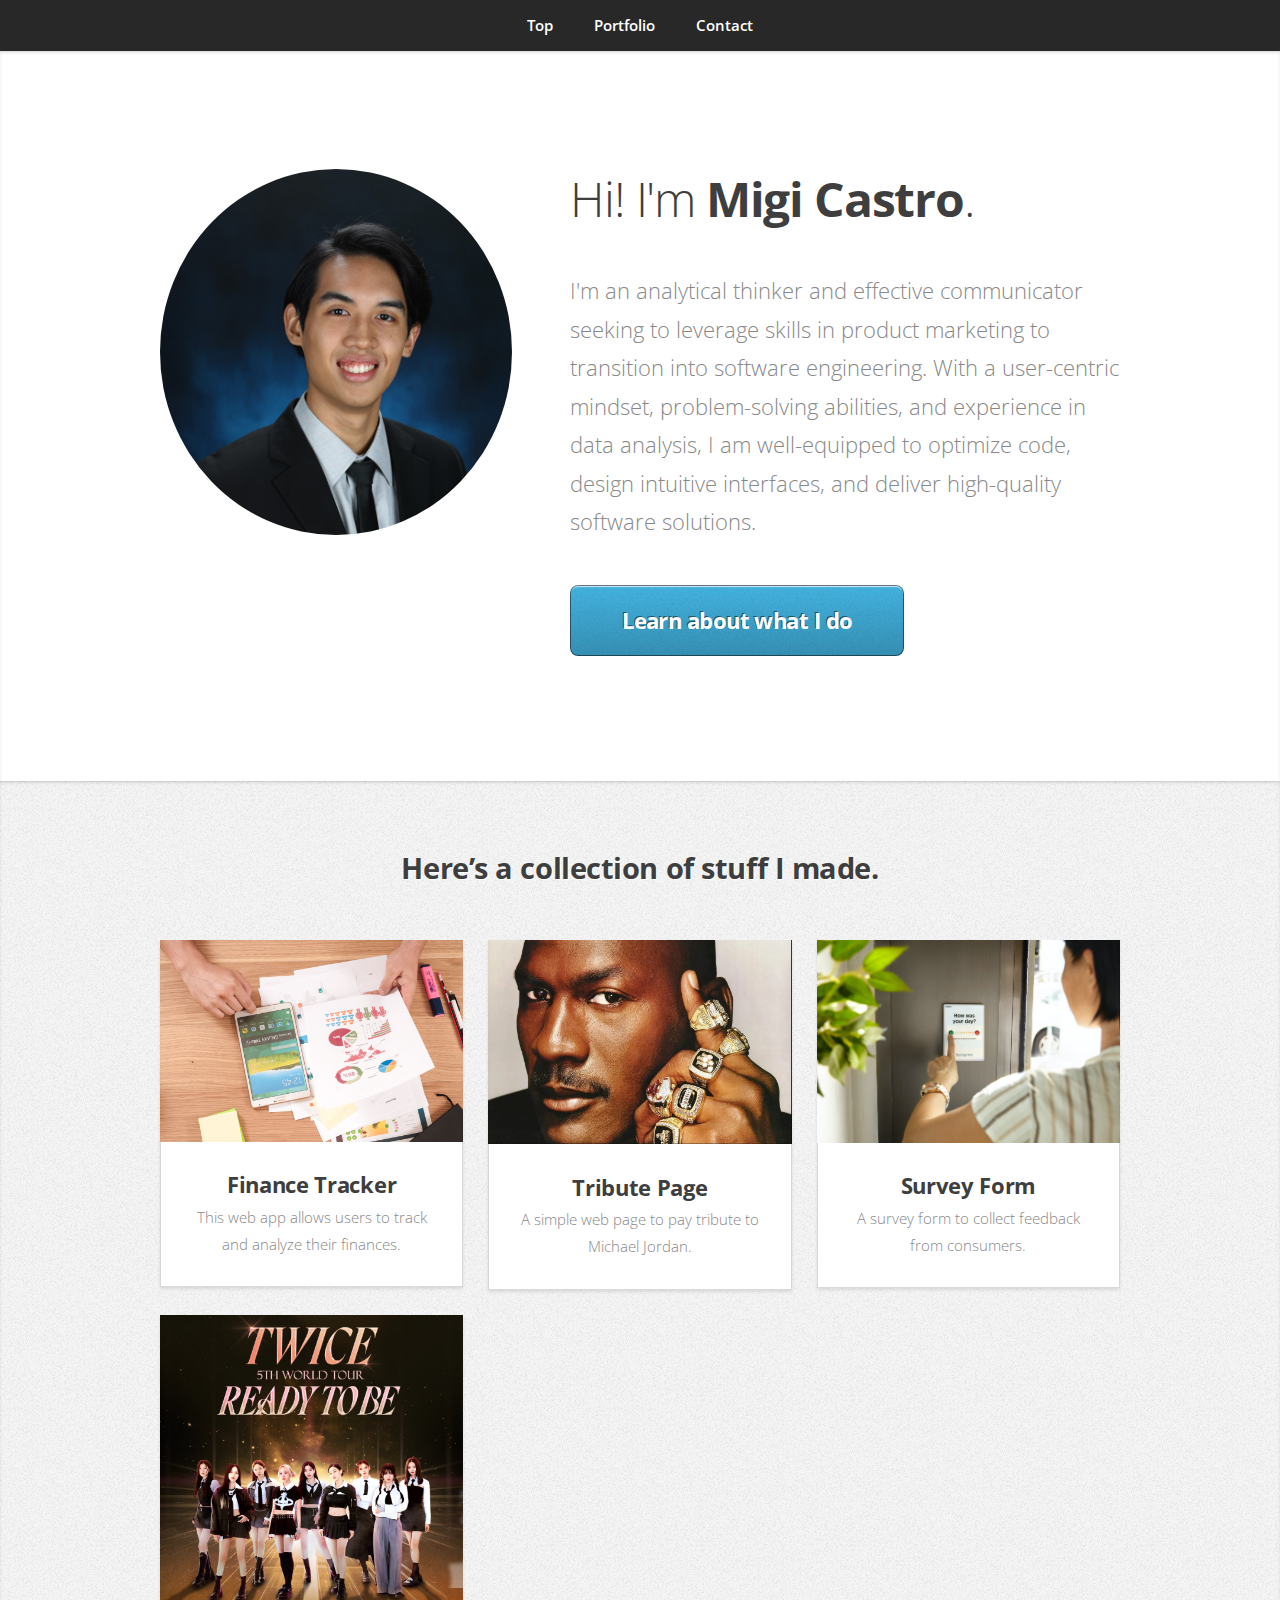
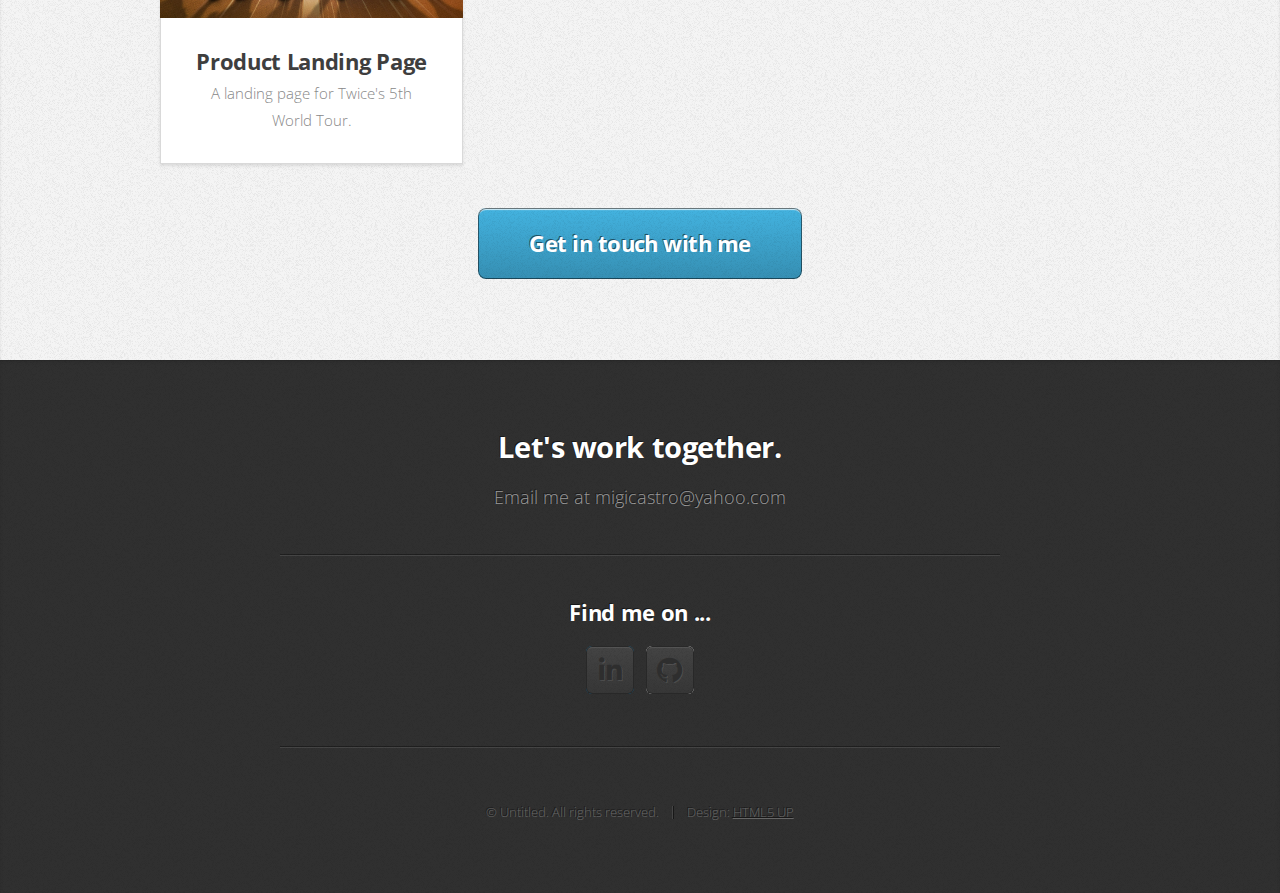
==== html5up-miniport/index.html @ 2f9c3ab3 "added momentum app to portfolio" ====
<!DOCTYPE HTML>
<!--
	Miniport by HTML5 UP
	html5up.net | @ajlkn
	Free for personal and commercial use under the CCA 3.0 license (html5up.net/license)
-->
<html>
	<head>
		<title>My Portfolio</title>
		<meta charset="utf-8" />
		<meta name="viewport" content="width=device-width, initial-scale=1, user-scalable=no" />
		<link rel="stylesheet" href="assets/css/main.css" />
	</head>
	<body class="is-preload">

		<!-- Nav -->
			<nav id="nav">
				<ul class="container">
					<li><a href="#top">Top</a></li>
					<li><a href="#portfolio">Portfolio</a></li>
					<li><a href="#contact">Contact</a></li>
				</ul>
			</nav>

		<!-- Home -->
			<article id="top" class="wrapper style1">
				<div class="container">
					<div class="row">
						<div class="col-4 col-5-large col-12-medium">
							<span class="image fit"><img src="images/profile.JPG" alt="My Photo" /></span>
						</div>
						<div class="col-8 col-7-large col-12-medium">
							<header>
								<h1>Hi! I'm <strong>Migi Castro</strong>.</h1>
							</header>
							<p>
								I'm an analytical thinker and effective communicator seeking to leverage skills in product marketing to transition into software engineering. With a user-centric mindset, problem-solving abilities, and experience in data analysis, I am well-equipped to optimize code, design intuitive interfaces, and deliver high-quality software solutions.
							</p>
							<a href="#portfolio" class="button large scrolly">Learn about what I do</a>
						</div>
					</div>
				</div>
			</article>

		<!-- Portfolio -->
			<article id="portfolio" class="wrapper style3">
				<div class="container">
					<header>
						<h2>Here’s a collection of stuff I made.</h2>
					</header>
					<div class="row">
						<div class="col-4 col-6-medium col-12-small">
							<article class="box style2">
								<a href="https://igim11.github.io/Finance-Tracker/" target="_blank" class="image featured"><img src="images/finance.jpg" alt="" /></a>
								<h3><a href="https://igim11.github.io/Finance-Tracker/" target="_blank">Finance Tracker</a></h3>
								<p>This web app allows users to track and analyze their finances.</p>
							</article>
						</div>
						<div class="col-4 col-6-medium col-12-small">
							<article class="box style2">
								<a href="https://igim11.github.io/Tribute-Page/" target="_blank" class="image featured"><img src="images/mj-rings.png" alt="" /></a>
								<h3><a href="https://igim11.github.io/Tribute-Page/" target="_blank">Tribute Page</a></h3>
								<p>A simple web page to pay tribute to Michael Jordan.</p>
							</article>
						</div>
						<div class="col-4 col-6-medium col-12-small">
							<article class="box style2">
								<a href="https://igim11.github.io/Survey-Form/" class="image featured"><img src="images/survey.jpg" alt="" /></a>
								<h3><a href="https://igim11.github.io/Survey-Form/">Survey Form</a></h3>
								<p>A survey form to collect feedback from consumers.</p>
							</article>
						</div>
						<div class="col-4 col-6-medium col-12-small">
							<article class="box style2">
								<a href="https://igim11.github.io/Product-Landing-Page/" class="image featured"><img src="images/twice-img phone.png" alt="" /></a>
								<h3><a href="https://igim11.github.io/Product-Landing-Page/">Product Landing Page</a></h3>
								<p>A landing page for Twice's 5th World Tour.</p>
							</article>
						</div>
						</div>
					</div>
					<footer>
						<a href="#contact" class="button large scrolly">Get in touch with me</a>
					</footer>
				</div>
			</article>

		<!-- Contact -->
			<article id="contact" class="wrapper style4">
				<div class="container medium">
					<header>
						<h2>Let's work together.</h2>
						<p>Email me at migicastro@yahoo.com</p>
						<div class="col-12">
							<hr>
							<h3>Find me on ...</h3>
							<ul class="social">
								<li><a href="https://www.linkedin.com/in/paolo-miguel-castro/" target="_blank" class="icon brands fa-linkedin-in"><span class="label">LinkedIn</span></a></li>
								<li><a href="https://github.com/igim11?tab=repositories" target="_blank" class="icon brands fa-github"><span class="label">Github</span></a></li>
								<!--
								<li><a href="#" class="icon solid fa-rss"><span>RSS</span></a></li>
								<li><a href="#" class="icon brands fa-instagram"><span>Instagram</span></a></li>
								<li><a href="#" class="icon brands fa-foursquare"><span>Foursquare</span></a></li>
								<li><a href="#" class="icon brands fa-skype"><span>Skype</span></a></li>
								<li><a href="#" class="icon brands fa-soundcloud"><span>Soundcloud</span></a></li>
								<li><a href="#" class="icon brands fa-youtube"><span>YouTube</span></a></li>
								<li><a href="#" class="icon brands fa-blogger"><span>Blogger</span></a></li>
								<li><a href="#" class="icon brands fa-flickr"><span>Flickr</span></a></li>
								<li><a href="#" class="icon brands fa-vimeo"><span>Vimeo</span></a></li>
								-->
							</ul>
							<hr />
						</div>
					</div>
					<footer>
						<ul id="copyright">
							<li>&copy; Untitled. All rights reserved.</li><li>Design: <a href="http://html5up.net">HTML5 UP</a></li>
						</ul>
					</footer>
				</div>
			</article>

		<!-- Scripts -->
			<script src="assets/js/jquery.min.js"></script>
			<script src="assets/js/jquery.scrolly.min.js"></script>
			<script src="assets/js/browser.min.js"></script>
			<script src="assets/js/breakpoints.min.js"></script>
			<script src="assets/js/util.js"></script>
			<script src="assets/js/main.js"></script>

	</body>
</html>
---- html5up-miniport/assets/css/main.css ----
@import url("https://fonts.googleapis.com/css?family=Open+Sans:300,300italic,600,600italic,700");
@import url("fontawesome-all.min.css");

/*
	Miniport by HTML5 UP
	html5up.net | @ajlkn
	Free for personal and commercial use under the CCA 3.0 license (html5up.net/license)
*/

html, body, div, span, applet, object,
iframe, h1, h2, h3, h4, h5, h6, p, blockquote,
pre, a, abbr, acronym, address, big, cite,
code, del, dfn, em, img, ins, kbd, q, s, samp,
small, strike, strong, sub, sup, tt, var, b,
u, i, center, dl, dt, dd, ol, ul, li, fieldset,
form, label, legend, table, caption, tbody,
tfoot, thead, tr, th, td, article, aside,
canvas, details, embed, figure, figcaption,
footer, header, hgroup, menu, nav, output, ruby,
section, summary, time, mark, audio, video {
	margin: 0;
	padding: 0;
	border: 0;
	font-size: 100%;
	font: inherit;
	vertical-align: baseline;}

article, aside, details, figcaption, figure,
footer, header, hgroup, menu, nav, section {
	display: block;}

body {
	line-height: 1;
}

ol, ul {
	list-style: none;
}

blockquote, q {
	quotes: none;
}

	blockquote:before, blockquote:after, q:before, q:after {
		content: '';
		content: none;
	}

table {
	border-collapse: collapse;
	border-spacing: 0;
}

body {
	-webkit-text-size-adjust: none;
}

mark {
	background-color: transparent;
	color: inherit;
}

input::-moz-focus-inner {
	border: 0;
	padding: 0;
}

input, select, textarea {
	-moz-appearance: none;
	-webkit-appearance: none;
	-ms-appearance: none;
	appearance: none;
}

/* Basic */

	html {
		box-sizing: border-box;
	}

	*, *:before, *:after {
		box-sizing: inherit;
	}

	body {
		padding-top: 3.5em;
	}

		body.is-preload *, body.is-preload *:before, body.is-preload *:after {
			-moz-animation: none !important;
			-webkit-animation: none !important;
			-ms-animation: none !important;
			animation: none !important;
			-moz-transition: none !important;
			-webkit-transition: none !important;
			-ms-transition: none !important;
			transition: none !important;
		}

	body, input, textarea, select {
		font-family: 'Open Sans', sans-serif;
		line-height: 1.85em;
		color: #888;
		font-weight: 300;
		font-size: 13pt;
	}

	a {
		-moz-transition: color .2s ease-in-out;
		-webkit-transition: color .2s ease-in-out;
		-ms-transition: color .2s ease-in-out;
		transition: color .2s ease-in-out;
		color: #43B3E0;
		text-decoration: underline;
	}

		a:hover {
			color: #43bff0 !important;
		}

		a img {
			border: 0;
		}

	b, strong {
		font-weight: 600;
		color: #3e3e3e;
	}

	i, em {
		font-style: italic;
	}

	sub {
		position: relative;
		top: 0.5em;
		font-size: 0.8em;
	}

	sup {
		position: relative;
		top: -0.5em;
		font-size: 0.8em;
	}

	blockquote {
		border-left: solid 0.75em #eee;
		padding: 1em 0 1em 1.5em;
		font-style: italic;
	}

	h1, h2, h3, h4, h5, h6 {
		color: #3e3e3e;
		margin: 0 0 0.75em 0;
	}

	h1 a, h2 a, h3 a, h4 a, h5 a, h6 a {
		text-decoration: none;
		color: inherit;
	}

	h2, h3, h4, h5, h6 {
		font-weight: 700;
	}

	h1 {
		font-size: 3.25em;
		letter-spacing: -0.025em;
		font-weight: 300;
	}

		h1 strong {
			font-weight: 700;
		}

	h2 {
		font-size: 2em;
		letter-spacing: -0.015em;
	}

	h3 {
		font-size: 1.5em;
		letter-spacing: -0.015em;
	}

	em, i {
		font-style: italic;
	}

	br.clear {
		clear: both;
	}

	hr {
		border: 0;
		border-top: solid 1px #444;
		border-top-color: rgba(0, 0, 0, 0.35);
		box-shadow: 0px 1px 0px 0px rgba(255, 255, 255, 0.1);
		height: 1px;
		margin: 3em 0;
	}

	p, ul, ol, dl, table {
		margin-bottom: 2em;
	}

	header {
		margin: 0 0 3em 0;
	}

		header > p {
			font-size: 1.25em;
			margin: 0;
		}

	footer {
		margin: 3em 0 0 0;
	}

		footer > p {
			font-size: 1.25em;
		}

/* Container */

	.container {
		margin: 0 auto;
		max-width: calc(100% - 50px);
		width: 1200px;
	}

		.container.medium {
			width: 900px;
		}

		@media screen and (max-width: 1680px) {

			.container {
				width: 1200px;
			}

				.container.medium {
					width: 900px;
				}

		}

		@media screen and (max-width: 1280px) {

			.container {
				width: 960px;
			}

				.container.medium {
					width: 720px;
				}

		}

		@media screen and (max-width: 980px) {

			.container {
				width: 100%;
			}

				.container.medium {
					width: 75%;
				}

		}

		@media screen and (max-width: 736px) {

			.container {
				width: 100%;
				max-width: calc(100% - 30px);
			}

				.container.medium {
					width: 100%;
				}

		}

/* Row */

	.row {
		display: flex;
		flex-wrap: wrap;
		box-sizing: border-box;
		align-items: stretch;
	}

		.row > * {
			box-sizing: border-box;
		}

		.row.gtr-uniform > * > :last-child {
			margin-bottom: 0;
		}

		.row.aln-left {
			justify-content: flex-start;
		}

		.row.aln-center {
			justify-content: center;
		}

		.row.aln-right {
			justify-content: flex-end;
		}

		.row.aln-top {
			align-items: flex-start;
		}

		.row.aln-middle {
			align-items: center;
		}

		.row.aln-bottom {
			align-items: flex-end;
		}

		.row > .imp {
			order: -1;
		}

		.row > .col-1 {
			width: 8.33333%;
		}

		.row > .off-1 {
			margin-left: 8.33333%;
		}

		.row > .col-2 {
			width: 16.66667%;
		}

		.row > .off-2 {
			margin-left: 16.66667%;
		}

		.row > .col-3 {
			width: 25%;
		}

		.row > .off-3 {
			margin-left: 25%;
		}

		.row > .col-4 {
			width: 33.33333%;
		}

		.row > .off-4 {
			margin-left: 33.33333%;
		}

		.row > .col-5 {
			width: 41.66667%;
		}

		.row > .off-5 {
			margin-left: 41.66667%;
		}

		.row > .col-6 {
			width: 50%;
		}

		.row > .off-6 {
			margin-left: 50%;
		}

		.row > .col-7 {
			width: 58.33333%;
		}

		.row > .off-7 {
			margin-left: 58.33333%;
		}

		.row > .col-8 {
			width: 66.66667%;
		}

		.row > .off-8 {
			margin-left: 66.66667%;
		}

		.row > .col-9 {
			width: 75%;
		}

		.row > .off-9 {
			margin-left: 75%;
		}

		.row > .col-10 {
			width: 83.33333%;
		}

		.row > .off-10 {
			margin-left: 83.33333%;
		}

		.row > .col-11 {
			width: 91.66667%;
		}

		.row > .off-11 {
			margin-left: 91.66667%;
		}

		.row > .col-12 {
			width: 100%;
		}

		.row > .off-12 {
			margin-left: 100%;
		}

		.row.gtr-0 {
			margin-top: 0px;
			margin-left: 0px;
		}

			.row.gtr-0 > * {
				padding: 0px 0 0 0px;
			}

			.row.gtr-0.gtr-uniform {
				margin-top: 0px;
			}

				.row.gtr-0.gtr-uniform > * {
					padding-top: 0px;
				}

		.row.gtr-25 {
			margin-top: -6.25px;
			margin-left: -6.25px;
		}

			.row.gtr-25 > * {
				padding: 6.25px 0 0 6.25px;
			}

			.row.gtr-25.gtr-uniform {
				margin-top: -6.25px;
			}

				.row.gtr-25.gtr-uniform > * {
					padding-top: 6.25px;
				}

		.row.gtr-50 {
			margin-top: -12.5px;
			margin-left: -12.5px;
		}

			.row.gtr-50 > * {
				padding: 12.5px 0 0 12.5px;
			}

			.row.gtr-50.gtr-uniform {
				margin-top: -12.5px;
			}

				.row.gtr-50.gtr-uniform > * {
					padding-top: 12.5px;
				}

		.row {
			margin-top: -25px;
			margin-left: -25px;
		}

			.row > * {
				padding: 25px 0 0 25px;
			}

			.row.gtr-uniform {
				margin-top: -25px;
			}

				.row.gtr-uniform > * {
					padding-top: 25px;
				}

		.row.gtr-150 {
			margin-top: -37.5px;
			margin-left: -37.5px;
		}

			.row.gtr-150 > * {
				padding: 37.5px 0 0 37.5px;
			}

			.row.gtr-150.gtr-uniform {
				margin-top: -37.5px;
			}

				.row.gtr-150.gtr-uniform > * {
					padding-top: 37.5px;
				}

		.row.gtr-200 {
			margin-top: -50px;
			margin-left: -50px;
		}

			.row.gtr-200 > * {
				padding: 50px 0 0 50px;
			}

			.row.gtr-200.gtr-uniform {
				margin-top: -50px;
			}

				.row.gtr-200.gtr-uniform > * {
					padding-top: 50px;
				}

		@media screen and (max-width: 1680px) {

			.row {
				display: flex;
				flex-wrap: wrap;
				box-sizing: border-box;
				align-items: stretch;
			}

				.row > * {
					box-sizing: border-box;
				}

				.row.gtr-uniform > * > :last-child {
					margin-bottom: 0;
				}

				.row.aln-left {
					justify-content: flex-start;
				}

				.row.aln-center {
					justify-content: center;
				}

				.row.aln-right {
					justify-content: flex-end;
				}

				.row.aln-top {
					align-items: flex-start;
				}

				.row.aln-middle {
					align-items: center;
				}

				.row.aln-bottom {
					align-items: flex-end;
				}

				.row > .imp-xlarge {
					order: -1;
				}

				.row > .col-1-xlarge {
					width: 8.33333%;
				}

				.row > .off-1-xlarge {
					margin-left: 8.33333%;
				}

				.row > .col-2-xlarge {
					width: 16.66667%;
				}

				.row > .off-2-xlarge {
					margin-left: 16.66667%;
				}

				.row > .col-3-xlarge {
					width: 25%;
				}

				.row > .off-3-xlarge {
					margin-left: 25%;
				}

				.row > .col-4-xlarge {
					width: 33.33333%;
				}

				.row > .off-4-xlarge {
					margin-left: 33.33333%;
				}

				.row > .col-5-xlarge {
					width: 41.66667%;
				}

				.row > .off-5-xlarge {
					margin-left: 41.66667%;
				}

				.row > .col-6-xlarge {
					width: 50%;
				}

				.row > .off-6-xlarge {
					margin-left: 50%;
				}

				.row > .col-7-xlarge {
					width: 58.33333%;
				}

				.row > .off-7-xlarge {
					margin-left: 58.33333%;
				}

				.row > .col-8-xlarge {
					width: 66.66667%;
				}

				.row > .off-8-xlarge {
					margin-left: 66.66667%;
				}

				.row > .col-9-xlarge {
					width: 75%;
				}

				.row > .off-9-xlarge {
					margin-left: 75%;
				}

				.row > .col-10-xlarge {
					width: 83.33333%;
				}

				.row > .off-10-xlarge {
					margin-left: 83.33333%;
				}

				.row > .col-11-xlarge {
					width: 91.66667%;
				}

				.row > .off-11-xlarge {
					margin-left: 91.66667%;
				}

				.row > .col-12-xlarge {
					width: 100%;
				}

				.row > .off-12-xlarge {
					margin-left: 100%;
				}

				.row.gtr-0 {
					margin-top: 0px;
					margin-left: 0px;
				}

					.row.gtr-0 > * {
						padding: 0px 0 0 0px;
					}

					.row.gtr-0.gtr-uniform {
						margin-top: 0px;
					}

						.row.gtr-0.gtr-uniform > * {
							padding-top: 0px;
						}

				.row.gtr-25 {
					margin-top: -6.25px;
					margin-left: -6.25px;
				}

					.row.gtr-25 > * {
						padding: 6.25px 0 0 6.25px;
					}

					.row.gtr-25.gtr-uniform {
						margin-top: -6.25px;
					}

						.row.gtr-25.gtr-uniform > * {
							padding-top: 6.25px;
						}

				.row.gtr-50 {
					margin-top: -12.5px;
					margin-left: -12.5px;
				}

					.row.gtr-50 > * {
						padding: 12.5px 0 0 12.5px;
					}

					.row.gtr-50.gtr-uniform {
						margin-top: -12.5px;
					}

						.row.gtr-50.gtr-uniform > * {
							padding-top: 12.5px;
						}

				.row {
					margin-top: -25px;
					margin-left: -25px;
				}

					.row > * {
						padding: 25px 0 0 25px;
					}

					.row.gtr-uniform {
						margin-top: -25px;
					}

						.row.gtr-uniform > * {
							padding-top: 25px;
						}

				.row.gtr-150 {
					margin-top: -37.5px;
					margin-left: -37.5px;
				}

					.row.gtr-150 > * {
						padding: 37.5px 0 0 37.5px;
					}

					.row.gtr-150.gtr-uniform {
						margin-top: -37.5px;
					}

						.row.gtr-150.gtr-uniform > * {
							padding-top: 37.5px;
						}

				.row.gtr-200 {
					margin-top: -50px;
					margin-left: -50px;
				}

					.row.gtr-200 > * {
						padding: 50px 0 0 50px;
					}

					.row.gtr-200.gtr-uniform {
						margin-top: -50px;
					}

						.row.gtr-200.gtr-uniform > * {
							padding-top: 50px;
						}

		}

		@media screen and (max-width: 1280px) {

			.row {
				display: flex;
				flex-wrap: wrap;
				box-sizing: border-box;
				align-items: stretch;
			}

				.row > * {
					box-sizing: border-box;
				}

				.row.gtr-uniform > * > :last-child {
					margin-bottom: 0;
				}

				.row.aln-left {
					justify-content: flex-start;
				}

				.row.aln-center {
					justify-content: center;
				}

				.row.aln-right {
					justify-content: flex-end;
				}

				.row.aln-top {
					align-items: flex-start;
				}

				.row.aln-middle {
					align-items: center;
				}

				.row.aln-bottom {
					align-items: flex-end;
				}

				.row > .imp-large {
					order: -1;
				}

				.row > .col-1-large {
					width: 8.33333%;
				}

				.row > .off-1-large {
					margin-left: 8.33333%;
				}

				.row > .col-2-large {
					width: 16.66667%;
				}

				.row > .off-2-large {
					margin-left: 16.66667%;
				}

				.row > .col-3-large {
					width: 25%;
				}

				.row > .off-3-large {
					margin-left: 25%;
				}

				.row > .col-4-large {
					width: 33.33333%;
				}

				.row > .off-4-large {
					margin-left: 33.33333%;
				}

				.row > .col-5-large {
					width: 41.66667%;
				}

				.row > .off-5-large {
					margin-left: 41.66667%;
				}

				.row > .col-6-large {
					width: 50%;
				}

				.row > .off-6-large {
					margin-left: 50%;
				}

				.row > .col-7-large {
					width: 58.33333%;
				}

				.row > .off-7-large {
					margin-left: 58.33333%;
				}

				.row > .col-8-large {
					width: 66.66667%;
				}

				.row > .off-8-large {
					margin-left: 66.66667%;
				}

				.row > .col-9-large {
					width: 75%;
				}

				.row > .off-9-large {
					margin-left: 75%;
				}

				.row > .col-10-large {
					width: 83.33333%;
				}

				.row > .off-10-large {
					margin-left: 83.33333%;
				}

				.row > .col-11-large {
					width: 91.66667%;
				}

				.row > .off-11-large {
					margin-left: 91.66667%;
				}

				.row > .col-12-large {
					width: 100%;
				}

				.row > .off-12-large {
					margin-left: 100%;
				}

				.row.gtr-0 {
					margin-top: 0px;
					margin-left: 0px;
				}

					.row.gtr-0 > * {
						padding: 0px 0 0 0px;
					}

					.row.gtr-0.gtr-uniform {
						margin-top: 0px;
					}

						.row.gtr-0.gtr-uniform > * {
							padding-top: 0px;
						}

				.row.gtr-25 {
					margin-top: -6.25px;
					margin-left: -6.25px;
				}

					.row.gtr-25 > * {
						padding: 6.25px 0 0 6.25px;
					}

					.row.gtr-25.gtr-uniform {
						margin-top: -6.25px;
					}

						.row.gtr-25.gtr-uniform > * {
							padding-top: 6.25px;
						}

				.row.gtr-50 {
					margin-top: -12.5px;
					margin-left: -12.5px;
				}

					.row.gtr-50 > * {
						padding: 12.5px 0 0 12.5px;
					}

					.row.gtr-50.gtr-uniform {
						margin-top: -12.5px;
					}

						.row.gtr-50.gtr-uniform > * {
							padding-top: 12.5px;
						}

				.row {
					margin-top: -25px;
					margin-left: -25px;
				}

					.row > * {
						padding: 25px 0 0 25px;
					}

					.row.gtr-uniform {
						margin-top: -25px;
					}

						.row.gtr-uniform > * {
							padding-top: 25px;
						}

				.row.gtr-150 {
					margin-top: -37.5px;
					margin-left: -37.5px;
				}

					.row.gtr-150 > * {
						padding: 37.5px 0 0 37.5px;
					}

					.row.gtr-150.gtr-uniform {
						margin-top: -37.5px;
					}

						.row.gtr-150.gtr-uniform > * {
							padding-top: 37.5px;
						}

				.row.gtr-200 {
					margin-top: -50px;
					margin-left: -50px;
				}

					.row.gtr-200 > * {
						padding: 50px 0 0 50px;
					}

					.row.gtr-200.gtr-uniform {
						margin-top: -50px;
					}

						.row.gtr-200.gtr-uniform > * {
							padding-top: 50px;
						}

		}

		@media screen and (max-width: 980px) {

			.row {
				display: flex;
				flex-wrap: wrap;
				box-sizing: border-box;
				align-items: stretch;
			}

				.row > * {
					box-sizing: border-box;
				}

				.row.gtr-uniform > * > :last-child {
					margin-bottom: 0;
				}

				.row.aln-left {
					justify-content: flex-start;
				}

				.row.aln-center {
					justify-content: center;
				}

				.row.aln-right {
					justify-content: flex-end;
				}

				.row.aln-top {
					align-items: flex-start;
				}

				.row.aln-middle {
					align-items: center;
				}

				.row.aln-bottom {
					align-items: flex-end;
				}

				.row > .imp-medium {
					order: -1;
				}

				.row > .col-1-medium {
					width: 8.33333%;
				}

				.row > .off-1-medium {
					margin-left: 8.33333%;
				}

				.row > .col-2-medium {
					width: 16.66667%;
				}

				.row > .off-2-medium {
					margin-left: 16.66667%;
				}

				.row > .col-3-medium {
					width: 25%;
				}

				.row > .off-3-medium {
					margin-left: 25%;
				}

				.row > .col-4-medium {
					width: 33.33333%;
				}

				.row > .off-4-medium {
					margin-left: 33.33333%;
				}

				.row > .col-5-medium {
					width: 41.66667%;
				}

				.row > .off-5-medium {
					margin-left: 41.66667%;
				}

				.row > .col-6-medium {
					width: 50%;
				}

				.row > .off-6-medium {
					margin-left: 50%;
				}

				.row > .col-7-medium {
					width: 58.33333%;
				}

				.row > .off-7-medium {
					margin-left: 58.33333%;
				}

				.row > .col-8-medium {
					width: 66.66667%;
				}

				.row > .off-8-medium {
					margin-left: 66.66667%;
				}

				.row > .col-9-medium {
					width: 75%;
				}

				.row > .off-9-medium {
					margin-left: 75%;
				}

				.row > .col-10-medium {
					width: 83.33333%;
				}

				.row > .off-10-medium {
					margin-left: 83.33333%;
				}

				.row > .col-11-medium {
					width: 91.66667%;
				}

				.row > .off-11-medium {
					margin-left: 91.66667%;
				}

				.row > .col-12-medium {
					width: 100%;
				}

				.row > .off-12-medium {
					margin-left: 100%;
				}

				.row.gtr-0 {
					margin-top: 0px;
					margin-left: 0px;
				}

					.row.gtr-0 > * {
						padding: 0px 0 0 0px;
					}

					.row.gtr-0.gtr-uniform {
						margin-top: 0px;
					}

						.row.gtr-0.gtr-uniform > * {
							padding-top: 0px;
						}

				.row.gtr-25 {
					margin-top: -6.25px;
					margin-left: -6.25px;
				}

					.row.gtr-25 > * {
						padding: 6.25px 0 0 6.25px;
					}

					.row.gtr-25.gtr-uniform {
						margin-top: -6.25px;
					}

						.row.gtr-25.gtr-uniform > * {
							padding-top: 6.25px;
						}

				.row.gtr-50 {
					margin-top: -12.5px;
					margin-left: -12.5px;
				}

					.row.gtr-50 > * {
						padding: 12.5px 0 0 12.5px;
					}

					.row.gtr-50.gtr-uniform {
						margin-top: -12.5px;
					}

						.row.gtr-50.gtr-uniform > * {
							padding-top: 12.5px;
						}

				.row {
					margin-top: -25px;
					margin-left: -25px;
				}

					.row > * {
						padding: 25px 0 0 25px;
					}

					.row.gtr-uniform {
						margin-top: -25px;
					}

						.row.gtr-uniform > * {
							padding-top: 25px;
						}

				.row.gtr-150 {
					margin-top: -37.5px;
					margin-left: -37.5px;
				}

					.row.gtr-150 > * {
						padding: 37.5px 0 0 37.5px;
					}

					.row.gtr-150.gtr-uniform {
						margin-top: -37.5px;
					}

						.row.gtr-150.gtr-uniform > * {
							padding-top: 37.5px;
						}

				.row.gtr-200 {
					margin-top: -50px;
					margin-left: -50px;
				}

					.row.gtr-200 > * {
						padding: 50px 0 0 50px;
					}

					.row.gtr-200.gtr-uniform {
						margin-top: -50px;
					}

						.row.gtr-200.gtr-uniform > * {
							padding-top: 50px;
						}

		}

		@media screen and (max-width: 736px) {

			.row {
				display: flex;
				flex-wrap: wrap;
				box-sizing: border-box;
				align-items: stretch;
			}

				.row > * {
					box-sizing: border-box;
				}

				.row.gtr-uniform > * > :last-child {
					margin-bottom: 0;
				}

				.row.aln-left {
					justify-content: flex-start;
				}

				.row.aln-center {
					justify-content: center;
				}

				.row.aln-right {
					justify-content: flex-end;
				}

				.row.aln-top {
					align-items: flex-start;
				}

				.row.aln-middle {
					align-items: center;
				}

				.row.aln-bottom {
					align-items: flex-end;
				}

				.row > .imp-small {
					order: -1;
				}

				.row > .col-1-small {
					width: 8.33333%;
				}

				.row > .off-1-small {
					margin-left: 8.33333%;
				}

				.row > .col-2-small {
					width: 16.66667%;
				}

				.row > .off-2-small {
					margin-left: 16.66667%;
				}

				.row > .col-3-small {
					width: 25%;
				}

				.row > .off-3-small {
					margin-left: 25%;
				}

				.row > .col-4-small {
					width: 33.33333%;
				}

				.row > .off-4-small {
					margin-left: 33.33333%;
				}

				.row > .col-5-small {
					width: 41.66667%;
				}

				.row > .off-5-small {
					margin-left: 41.66667%;
				}

				.row > .col-6-small {
					width: 50%;
				}

				.row > .off-6-small {
					margin-left: 50%;
				}

				.row > .col-7-small {
					width: 58.33333%;
				}

				.row > .off-7-small {
					margin-left: 58.33333%;
				}

				.row > .col-8-small {
					width: 66.66667%;
				}

				.row > .off-8-small {
					margin-left: 66.66667%;
				}

				.row > .col-9-small {
					width: 75%;
				}

				.row > .off-9-small {
					margin-left: 75%;
				}

				.row > .col-10-small {
					width: 83.33333%;
				}

				.row > .off-10-small {
					margin-left: 83.33333%;
				}

				.row > .col-11-small {
					width: 91.66667%;
				}

				.row > .off-11-small {
					margin-left: 91.66667%;
				}

				.row > .col-12-small {
					width: 100%;
				}

				.row > .off-12-small {
					margin-left: 100%;
				}

				.row.gtr-0 {
					margin-top: 0px;
					margin-left: 0px;
				}

					.row.gtr-0 > * {
						padding: 0px 0 0 0px;
					}

					.row.gtr-0.gtr-uniform {
						margin-top: 0px;
					}

						.row.gtr-0.gtr-uniform > * {
							padding-top: 0px;
						}

				.row.gtr-25 {
					margin-top: -3.75px;
					margin-left: -3.75px;
				}

					.row.gtr-25 > * {
						padding: 3.75px 0 0 3.75px;
					}

					.row.gtr-25.gtr-uniform {
						margin-top: -3.75px;
					}

						.row.gtr-25.gtr-uniform > * {
							padding-top: 3.75px;
						}

				.row.gtr-50 {
					margin-top: -7.5px;
					margin-left: -7.5px;
				}

					.row.gtr-50 > * {
						padding: 7.5px 0 0 7.5px;
					}

					.row.gtr-50.gtr-uniform {
						margin-top: -7.5px;
					}

						.row.gtr-50.gtr-uniform > * {
							padding-top: 7.5px;
						}

				.row {
					margin-top: -15px;
					margin-left: -15px;
				}

					.row > * {
						padding: 15px 0 0 15px;
					}

					.row.gtr-uniform {
						margin-top: -15px;
					}

						.row.gtr-uniform > * {
							padding-top: 15px;
						}

				.row.gtr-150 {
					margin-top: -22.5px;
					margin-left: -22.5px;
				}

					.row.gtr-150 > * {
						padding: 22.5px 0 0 22.5px;
					}

					.row.gtr-150.gtr-uniform {
						margin-top: -22.5px;
					}

						.row.gtr-150.gtr-uniform > * {
							padding-top: 22.5px;
						}

				.row.gtr-200 {
					margin-top: -30px;
					margin-left: -30px;
				}

					.row.gtr-200 > * {
						padding: 30px 0 0 30px;
					}

					.row.gtr-200.gtr-uniform {
						margin-top: -30px;
					}

						.row.gtr-200.gtr-uniform > * {
							padding-top: 30px;
						}

		}

/* Form */

	form label {
		color: #3e3e3e;
		font-weight: 700;
		display: block;
		margin: 0 0 0.5em 0;
	}

	form input[type=text],
	form input[type=email],
	form input[type=password],
	form select,
	form textarea {
		-moz-transition: background .2s ease-in-out, box-shadow .2s ease-in-out;
		-webkit-transition: background .2s ease-in-out, box-shadow .2s ease-in-out;
		-ms-transition: background .2s ease-in-out, box-shadow .2s ease-in-out;
		transition: background .2s ease-in-out, box-shadow .2s ease-in-out;
		-webkit-appearance: none;
		display: block;
		border: 0;
		padding: 0.75em;
		font-size: 1em;
		border-radius: 8px;
		border: solid 1px #ddd;
		background: #fff;
		color: #bbb;
		box-shadow: inset 0px 2px 3px 1px rgba(0, 0, 0, 0.05), 0px 1px 0px 0px rgba(255, 255, 255, 0.025);
		width: 100%;
	}

		form input[type=text]:focus,
		form input[type=email]:focus,
		form input[type=password]:focus,
		form select:focus,
		form textarea:focus {
			background: #fafafa;
			box-shadow: inset 0px 2px 5px 0px rgba(0, 0, 0, 0.05), 0px 1px 0px 0px rgba(255, 255, 255, 0.025), inset 0px 0px 2px 1px #43bff0;
		}

	form textarea {
		height: 15em;
	}

	form .actions:last-child {
		margin-bottom: 0;
	}

	form ::-webkit-input-placeholder {
		color: #555 !important;
	}

	form :-moz-placeholder {
		color: #555 !important;
	}

	form ::-moz-placeholder {
		color: #555 !important;
	}

	form :-ms-input-placeholder {
		color: #555 !important;
	}

	form ::-moz-focus-inner {
		border: 0;
	}

/* Tables */

	table {
		width: 100%;
	}

		table.default {
			width: 100%;
		}

			table.default tr {
				border-top: solid 1px #eee;
			}

				table.default tr:first-child {
					border-top: 0;
				}

			table.default td {
				padding: 0.5em 1em 0.5em 1em;
			}

			table.default th {
				text-align: left;
				padding: 0.5em 1em 0.5em 1em;
				font-weight: 600;
				margin: 0 0 1em 0;
			}

			table.default thead {
				background: #4f4f4f;
				color: #fff;
			}

/* Section/Article */

	section, article {
		margin-bottom: 3em;
	}

	section > :last-child,
	article > :last-child,
	section:last-child,
	article:last-child {
		margin-bottom: 0;
	}

/* Image */

	.image {
		display: inline-block;
		position: relative;
	}

		.image img {
			display: block;
			width: 100%;
		}

		.image.fit {
			display: block;
			width: 100%;
		}

		.image.featured {
			display: block;
			width: 100%;
			margin: 0 0 2em 0;
		}

		.image.left {
			float: left;
			margin: 0 2em 2em 0;
		}

		.image.centered {
			display: block;
			margin: 0 0 2em 0;
		}

			.image.centered img {
				margin: 0 auto;
				width: auto;
			}

/* Button */

	input[type="button"],
	input[type="submit"],
	input[type="reset"],
	button,
	.button {
		background-image: url("images/bg.png"), -moz-linear-gradient(top, rgba(0, 0, 0, 0), rgba(0, 0, 0, 0.2));
		background-image: url("images/bg.png"), -webkit-linear-gradient(top, rgba(0, 0, 0, 0), rgba(0, 0, 0, 0.2));
		background-image: url("images/bg.png"), -ms-linear-gradient(top, rgba(0, 0, 0, 0), rgba(0, 0, 0, 0.2));
		background-image: url("images/bg.png"), linear-gradient(top, rgba(0, 0, 0, 0), rgba(0, 0, 0, 0.2));
		-moz-transition: background-color .2s ease-in-out;
		-webkit-transition: background-color .2s ease-in-out;
		-ms-transition: background-color .2s ease-in-out;
		transition: background-color .2s ease-in-out;
		-webkit-appearance: none;
		position: relative;
		display: inline-block;
		color: #fff !important;
		text-decoration: none;
		font-weight: 700;
		border: 0;
		outline: 0;
		cursor: pointer;
		border-radius: 8px;
		text-shadow: -1px -1px 0.5px rgba(0, 0, 0, 0.5);
		overflow: hidden;
		box-shadow: inset 0px 0px 0px 1px rgba(0, 0, 0, 0.5), inset 0px 2px 1px 0px rgba(255, 255, 255, 0.75);
		background-color: #43B3E0;
		padding: 1em 2.35em 1em 2.35em;
		font-size: 1.1em;
		max-width: 24em;
	}

		input[type="button"]:hover,
		input[type="submit"]:hover,
		input[type="reset"]:hover,
		button:hover,
		.button:hover {
			background-color: #43bff0;
			color: #fff !important;
		}

		input[type="button"]:active,
		input[type="submit"]:active,
		input[type="reset"]:active,
		button:active,
		.button:active {
			background-color: #3BA8D3;
			top: 1px;
		}

		input[type="button"].large,
		input[type="submit"].large,
		input[type="reset"].large,
		button.large,
		.button.large {
			font-size: 1.5em;
			letter-spacing: -0.025em;
		}

		input[type="button"].alt,
		input[type="submit"].alt,
		input[type="reset"].alt,
		button.alt,
		.button.alt {
			background-color: #444;
			box-shadow: inset 0px 0px 0px 1px #242424, inset 0px 2px 1px 0px rgba(255, 255, 255, 0.2);
		}

			input[type="button"].alt:hover,
			input[type="submit"].alt:hover,
			input[type="reset"].alt:hover,
			button.alt:hover,
			.button.alt:hover {
				background-color: #4f4f4f;
				color: #fff !important;
			}

			input[type="button"].alt:active,
			input[type="submit"].alt:active,
			input[type="reset"].alt:active,
			button.alt:active,
			.button.alt:active {
				background-color: #3f3f3f;
			}

/* List */

	ul {
		list-style: disc;
		padding-left: 1em;
	}

		ul li {
			padding-left: 0.5em;
		}

	ol {
		list-style: decimal;
		padding-left: 1.25em;
	}

		ol li {
			padding-left: 0.25em;
		}

/* Social */

	ul.social {
		cursor: default;
		margin: 0;
		list-style: none;
		padding-left: 0;
	}

		ul.social li {
			position: relative;
			display: inline-block;
			margin: 0.25em;
			top: 0;
			padding-left: 0;
		}

			ul.social li a {
				-moz-transition: top .2s ease-in-out;
				-webkit-transition: top .2s ease-in-out;
				-ms-transition: top .2s ease-in-out;
				transition: top .2s ease-in-out;
				display: block;
				width: 48px;
				height: 48px;
				border-radius: 6px;
				top: 0;
				position: relative;
			}

				ul.social li a:before {
					background-image: url("images/bg.png"), -moz-linear-gradient(top, rgba(0, 0, 0, 0), rgba(0, 0, 0, 0.2));
					background-image: url("images/bg.png"), -webkit-linear-gradient(top, rgba(0, 0, 0, 0), rgba(0, 0, 0, 0.2));
					background-image: url("images/bg.png"), -ms-linear-gradient(top, rgba(0, 0, 0, 0), rgba(0, 0, 0, 0.2));
					background-image: url("images/bg.png"), linear-gradient(top, rgba(0, 0, 0, 0), rgba(0, 0, 0, 0.2));
					-moz-transition: background-color .2s ease-in-out;
					-webkit-transition: background-color .2s ease-in-out;
					-ms-transition: background-color .2s ease-in-out;
					transition: background-color .2s ease-in-out;
					background-color: #444;
					border-radius: 6px;
					box-shadow: inset 0px 0px 0px 1px #282828, inset 0px 2px 1px 0px rgba(255, 255, 255, 0.1);
					color: #2E2E2E !important;
					display: block;
					font-size: 26px;
					height: 48px;
					line-height: 48px;
					text-align: center;
					outline: 0;
					overflow: hidden;
					text-shadow: 1px 1px 0px rgba(255, 255, 255, 0.1);
					width: 48px;
				}

				ul.social li a.fa-twitter {
					background-color: #2DAAE4;
				}

				ul.social li a.fa-facebook-f {
					background-color: #3C5A98;
				}

				ul.social li a.fa-dribbble {
					background-color: #C4376B;
				}

				ul.social li a.fa-linkedin-in {
					background-color: #006599;
				}

				ul.social li a.fa-tumblr {
					background-color: #51718A;
				}

				ul.social li a.fa-google-plus {
					background-color: #DA2713;
				}

				ul.social li a.fa-github {
					background-color: #FAFAFA;
				}

				ul.social li a.fa-rss {
					background-color: #F2600B;
				}

				ul.social li a.fa-instagram {
					background-color: #E0D7C8;
				}

				ul.social li a.fa-foursquare {
					background-color: #39A3D4;
				}

				ul.social li a.fa-skype {
					background-color: #10BEF1;
				}

				ul.social li a.fa-soundcloud {
					background-color: #FE5419;
				}

				ul.social li a.fa-youtube {
					background-color: #BF2E25;
				}

				ul.social li a.fa-blogger {
					background-color: #FF6501;
				}

				ul.social li a.fa-flickr {
					background-color: #0062DB;
				}

				ul.social li a.fa-vimeo {
					background-color: #4C8AB0;
				}

				ul.social li a:hover {
					top: -5px;
				}

					ul.social li a:hover:before {
						background-color: transparent;
					}

/* Actions */

	ul.actions {
		list-style: none;
		padding-left: 0;
	}

		ul.actions li {
			display: inline-block;
			margin: 0 0 0 1em;
			padding-left: 0;
		}

			ul.actions li:first-child {
				margin-left: 0;
			}

/* Box */

	.box {
		background: #fff;
		box-shadow: inset 0px 0px 0px 1px rgba(0, 0, 0, 0.15), 0px 2px 3px 0px rgba(0, 0, 0, 0.1);
		text-align: center;
		padding: 2em;
	}

		.box.style1 {
			padding: 3em 2em 3.5em 2em;
		}

			.box.style1 h3 {
				margin-bottom: 0.5em;
			}

		.box.style2 h3 {
			margin-bottom: 0.25em;
		}

		.box.style2 .image {
			position: relative;
			left: 2em;
			top: 2em;
			margin: -4em 0 4em -4em;
			width: auto;
		}

/* Icons */

	.icon {
		text-decoration: none;
		text-decoration: none;
	}

		.icon:before {
			-moz-osx-font-smoothing: grayscale;
			-webkit-font-smoothing: antialiased;
			display: inline-block;
			font-style: normal;
			font-variant: normal;
			text-rendering: auto;
			line-height: 1;
			text-transform: none !important;
			font-family: 'Font Awesome 5 Free';
			font-weight: 400;
		}

		.icon:before {
			font-size: 1.25em;
		}

		.icon > .label {
			display: none;
		}

		.icon.solid:before {
			font-weight: 900;
		}

		.icon.brands:before {
			font-family: 'Font Awesome 5 Brands';
		}

		.icon.featured {
			color: #EA8A95;
			display: block;
			margin: 0 0 1.5em 0;
			cursor: default;
		}

			.icon.featured:before {
				font-size: 6em;
			}

/* Wrappers */

	.wrapper {
		background-image: url("images/bg.png");
		box-shadow: inset 0px 1px 0px 0px rgba(0, 0, 0, 0.05), inset 0px 2px 3px 0px rgba(0, 0, 0, 0.1);
		padding: 8em 0 8em 0;
		text-align: center;
	}

		.wrapper.style1 {
			background-image: none;
			background-color: #fff;
		}

		.wrapper.style2 {
			background-color: #fafafa;
			text-shadow: 1px 1px 0px #fff;
		}

		.wrapper.style3 {
			background-color: #f4f4f4;
			text-shadow: 1px 1px 0px #fff;
		}

		.wrapper.style4 {
			background-color: #303030;
			color: #999;
			text-shadow: -1px -1px 0px #181818;
		}

			.wrapper.style4 h1, .wrapper.style4 h2, .wrapper.style4 h3, .wrapper.style4 h4, .wrapper.style4 h5, .wrapper.style4 h6 {
				color: #fff;
			}

			.wrapper.style4 form input[type=text],
			.wrapper.style4 form input[type=password],
			.wrapper.style4 form select,
			.wrapper.style4 form textarea {
				border: none;
				background: #282828;
			}

				.wrapper.style4 form input[type=text]:focus,
				.wrapper.style4 form input[type=password]:focus,
				.wrapper.style4 form select:focus,
				.wrapper.style4 form textarea:focus {
					background: #252525;
				}

/* Nav */

	#nav {
		background-color: #282828;
		text-align: center;
		position: fixed;
		left: 0;
		top: 0;
		width: 100%;
		z-index: 10000;
		cursor: default;
		height: 3.5em;
		line-height: 3.5em;
	}

		#nav ul {
			margin-bottom: 0;
			list-style: none;
			padding-left: 0;
		}

		#nav li {
			display: inline-block;
			padding-left: 0;
		}

		#nav a {
			-moz-transition: background-color .2s ease-in-out;
			-webkit-transition: background-color .2s ease-in-out;
			-ms-transition: background-color .2s ease-in-out;
			transition: background-color .2s ease-in-out;
			position: relative;
			display: block;
			color: #fff;
			text-decoration: none;
			outline: 0;
			font-weight: 600;
			border-radius: 8px;
			color: #fff;
			height: 2.5em;
			line-height: 2.5em;
			padding: 0 1.25em;
		}

			#nav a:hover {
				color: #fff !important;
				background: #383838;
			}

			#nav a.active {
				background: #484848;
			}

				#nav a.active:before {
					content: '';
					display: block;
					position: absolute;
					bottom: -0.6em;
					left: 50%;
					margin-left: -0.75em;
					border-left: solid 0.75em transparent;
					border-right: solid 0.75em transparent;
					border-top: solid 0.6em #282828;
				}

/* Articles */

	body > article {
		margin-bottom: 0;
	}

	#top {
		padding: 10em 0 10em 0;
		text-align: left;
	}

		#top .image {
			border-radius: 100%;
			width: 20em;
			height: 20em;
			margin: 0;
		}

			#top .image img {
				border-radius: 100%;
			}

		#top h1 {
			margin-top: 0.35em;
		}

		#top p {
			font-size: 1.5em;
			line-height: 1.75em;
		}

			#top p a {
				color: inherit;
			}

	#contact footer {
		font-size: 0.9em;
	}

/* Copyright */

	#copyright {
		color: #666;
		font-size: 1em;
		line-height: 1em;
		list-style: none;
		padding-left: 0;
		margin-bottom: 0;
	}

		#copyright li {
			display: inline-block;
			border-left: solid 1px rgba(0, 0, 0, 0.5);
			box-shadow: -1px 0px 0px 0px rgba(255, 255, 255, 0.1);
			padding: 0 0 0 1em;
			margin: 0 0 0 1em;
		}

			#copyright li:first-child {
				border: 0;
				box-shadow: none;
				padding-left: 0;
				margin-left: 0;
			}

		#copyright a {
			-moz-transition: color .2s ease-in-out;
			-webkit-transition: color .2s ease-in-out;
			-ms-transition: color .2s ease-in-out;
			transition: color .2s ease-in-out;
			color: inherit;
		}

			#copyright a:hover {
				color: #777;
			}

/* Large */

	@media screen and (max-width: 1280px) {

		/* Basic */

			body {
				font-size: 11pt;
			}

			input, textarea, select {
				font-size: 11pt;
			}

			header {
				margin: 0 0 4em 0;
			}

		/* Wrappers */

			.wrapper {
				padding: 5em 0 5em 0;
				text-align: center;
			}

				.wrapper.style4 .row-special {
					margin: 2em 0 0 0;
					padding: 2em 0 2em 0;
				}

		/* Articles */

			#top {
				padding: 8em 0;
			}

				#top .image {
					width: 24em;
					height: 24em;
					margin: 0;
				}

	}

/* Medium */

	@media screen and (max-width: 980px) {

		/* Articles */

			#top {
				text-align: center;
				padding: 5em 0;
			}

				#top .image {
					margin: 0 auto 2em auto;
				}

	}

/* Small */

	@media screen and (max-width: 736px) {

		/* Basic */

			body {
				padding-top: 44px;
			}

			body, input, textarea, select {
				line-height: 1.75em;
				font-size: 10pt;
				letter-spacing: 0;
			}

			h1, h2, h3, h4, h5, h6 {
				font-size: 1.25em;
				margin: 0 0 0.4em 0;
			}

			h1 {
				font-size: 2.25em;
				line-height: 1.25em;
			}

			header {
				margin: 0 0 2em 0;
			}

				header > p {
					font-size: 1.25em;
				}

			footer {
				margin: 2.5em 0 0 0;
			}

				footer > p {
					font-size: 1.25em;
				}

			hr {
				margin: 1.5em 0 2em 0;
			}

		/* Section/Article */

			section, article {
				clear: both;
			}

		/* Button */

			input[type="button"],
			input[type="submit"],
			input[type="reset"],
			button,
			.button {
				text-align: center;
				font-size: 1.2em;
				width: 100%;
				padding: 1em 0 1em 0;
			}

				input[type="button"].large,
				input[type="submit"].large,
				input[type="reset"].large,
				button.large,
				.button.large {
					font-size: 1.2em;
					letter-spacing: 0;
				}

		/* Social */

			ul.social {
				padding: 1em 0.5em 0 0.5em;
			}

				ul.social li {
					margin: 0.5em 0.5em 0.5em 0.5em;
				}

					ul.social li a {
						top: 0 !important;
					}

						ul.social li a:before {
							background-color: transparent !important;
						}

		/* Actions */

			ul.actions {
				margin: 0;
			}

				ul.actions li {
					display: block;
					margin: 15px 0 0 0;
				}

					ul.actions li:first-child {
						margin-top: 0;
					}

		/* Box */

			.box {
				padding: 30px 20px 30px 20px;
				margin: 0 0 20px 0 !important;
			}

				.box h3 {
					margin-bottom: 0.25em;
				}

				.box .image.centered {
					margin-bottom: 1em;
				}

				.box .image.featured {
					position: relative;
					left: 20px;
					top: 20px;
					margin: -50px 0 50px -40px;
					width: auto;
				}

				.box.style1 {
					max-width: 32em;
					margin-left: auto !important;
					margin-right: auto !important;
				}

				.box.style2 {
					max-width: 32em;
					margin-left: auto !important;
					margin-right: auto !important;
				}

		/* Wrappers */

			.wrapper {
				padding: 3em 0;
				text-align: center;
			}

		/* Nav */

			#nav {
				height: 44px;
				line-height: 44px;
			}

				#nav a {
					padding: 0 0.75em;
					height: inherit;
					line-height: inherit;
					border-radius: 0;
				}

					#nav a:hover {
						background-color: transparent;
					}

		/* Articles */

			#top {
				padding: 3em 0;
			}

				#top .image {
					width: 15em;
					height: 15em;
					margin-bottom: 0;
				}

				#top p {
					font-size: 1em;
				}

			#contact footer {
				margin: 0;
			}

		/* Copyright */

			#copyright {
				font-size: 1em;
				margin: 0;
			}

				#copyright li {
					display: block;
					margin: 1em 0 0 0;
					padding: 0;
					box-shadow: none;
					border-left: 0;
				}

					#copyright li:first-child {
						margin-top: 0;
					}

	}
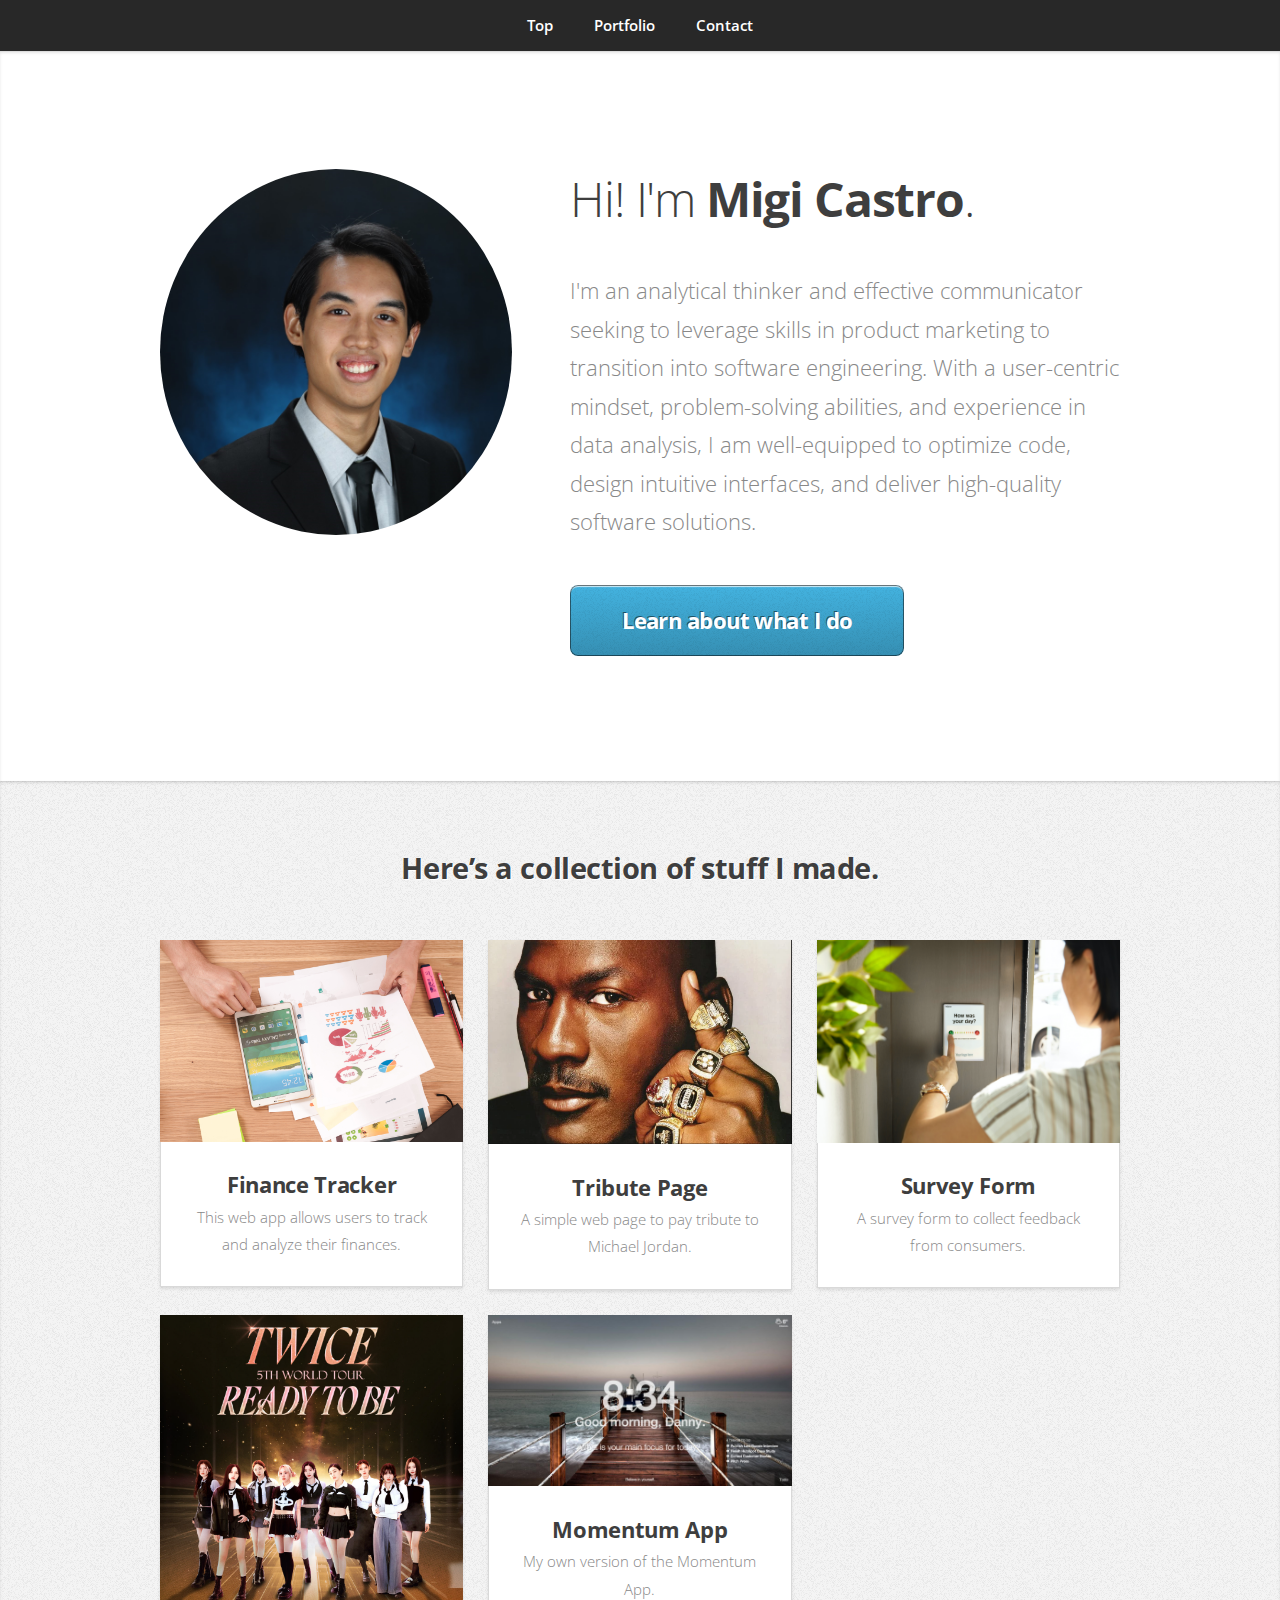
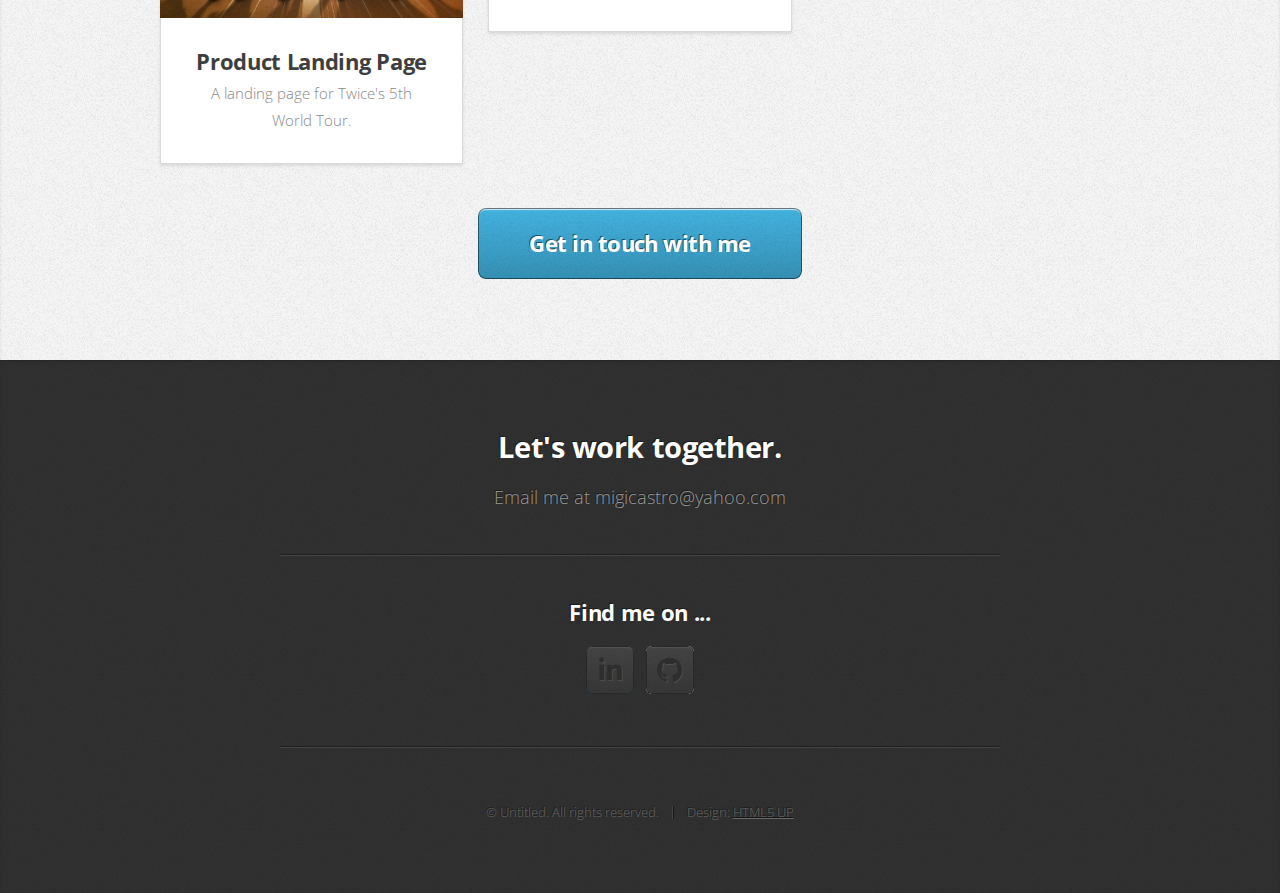
==== commit 8ef87373: "added momentum app to portfolio" ====
--- a/html5up-miniport/index.html
+++ b/html5up-miniport/index.html
@@ -77,7 +77,14 @@
 								<p>A landing page for Twice's 5th World Tour.</p>
 							</article>
 						</div>
+						<div class="col-4 col-6-medium col-12-small">
+							<article class="box style2">
+								<a href="https://igim11.github.io/Momentum-App/" class="image featured"><img src="images/momentum-app.jpg" alt="" /></a>
+								<h3><a href="https://igim11.github.io/Momentum-App/">Momentum App</a></h3>
+								<p>My own version of the Momentum App.</p>
+							</article>
 						</div>
+					</div>
 					</div>
 					<footer>
 						<a href="#contact" class="button large scrolly">Get in touch with me</a>
